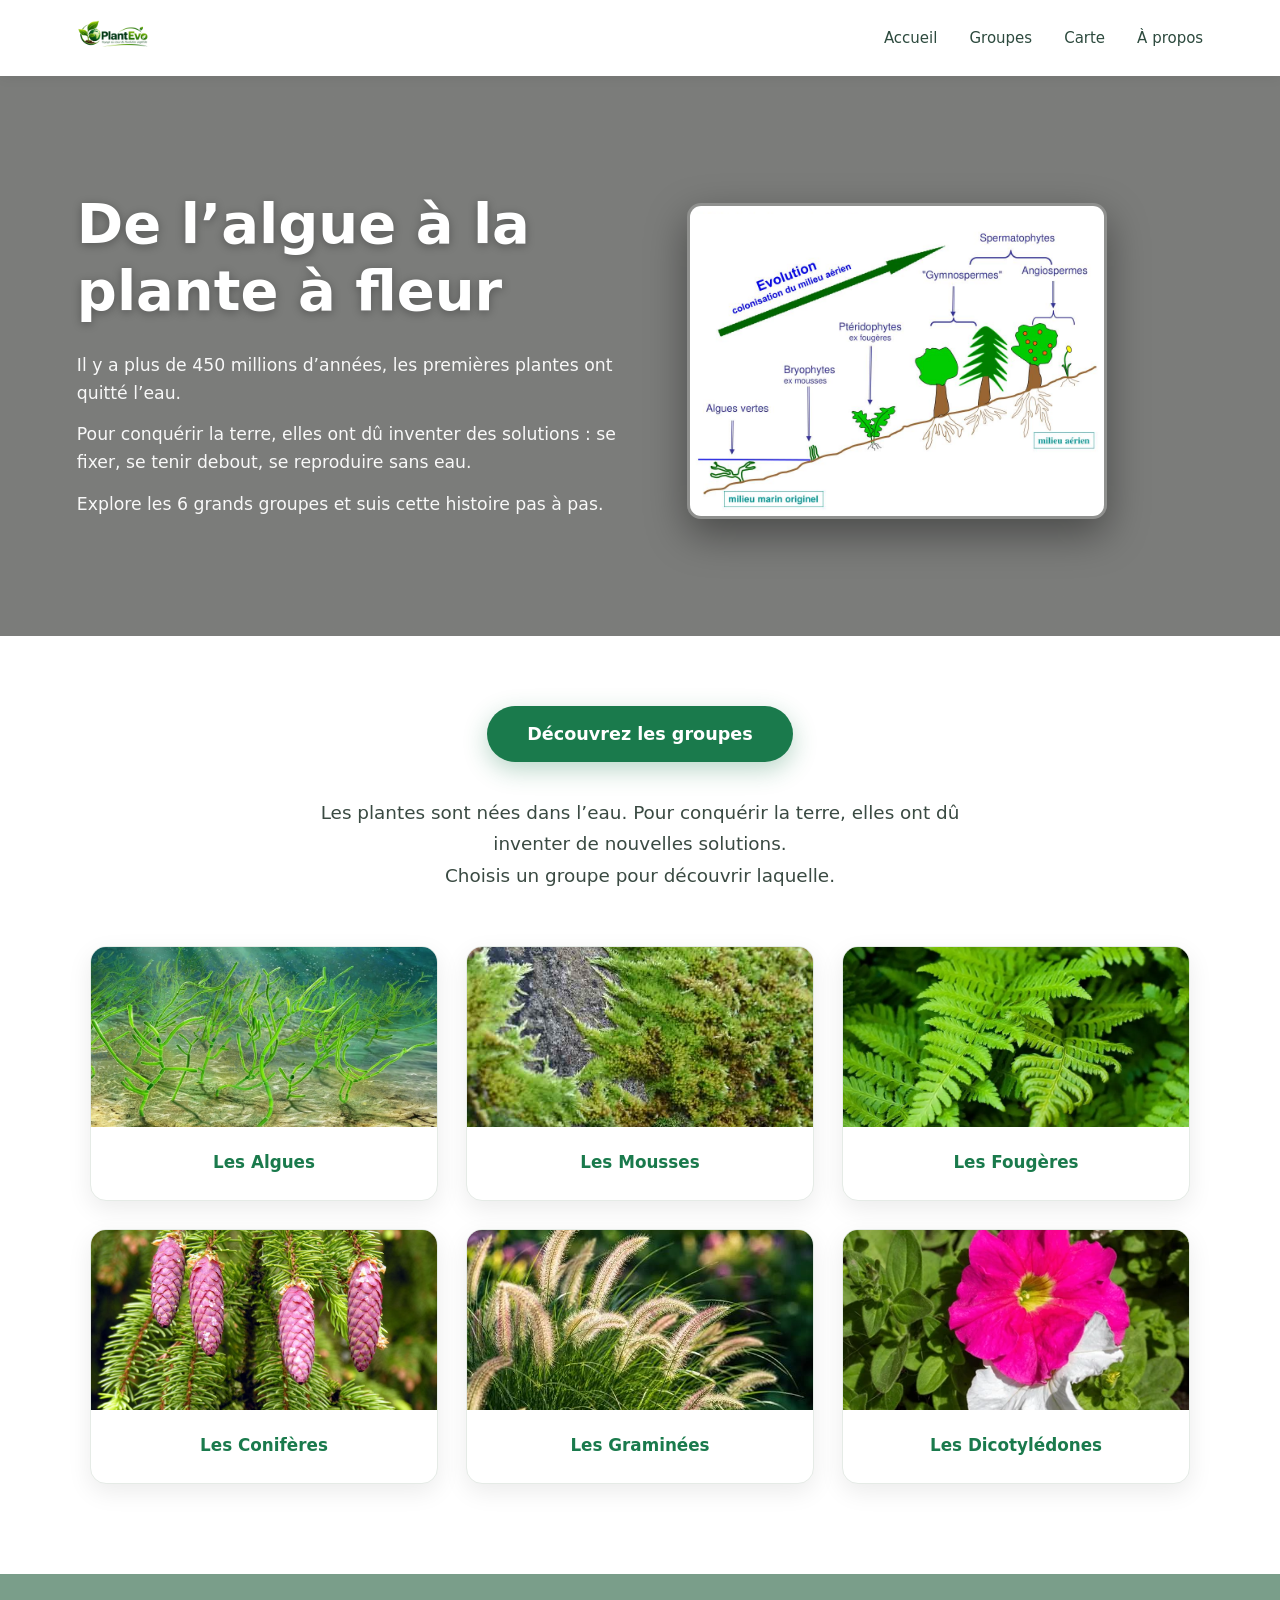
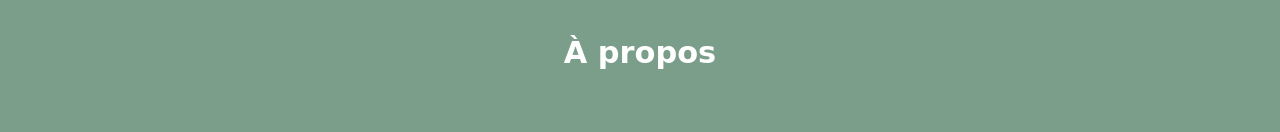
==== donnees/index.html @ a7db5da2 "Envoie du fichier index.html et son  style.css" ====
<!DOCTYPE html>
<html lang="fr">
<head>
    <meta charset="UTF-8">
    <meta name="viewport" content="width=device-width, initial-scale=1.0">
    <title>Accueil - PlantEvo</title>
    <link rel="stylesheet" href="../css/style.css">
</head>
<body>

    <!-- ========== HEADER ========== -->
    <header class="header">
        <div class="logo">
            <img src="../image/image1.png" alt="Logo PlantEvo">
        </div>
        <nav class="nav">
            <a href="#">Accueil</a>
            <a href="#groupes">Groupes</a>
            <a href="#">Carte</a>
            <a href="#a-propos">À propos</a>
        </nav>
    </header>

    <!-- ========== HERO ========== -->
    <section class="hero">
        <div class="hero-content">
            <h1>De l’algue à la plante à fleur</h1>
            
            <div class="hero-text">
                <p>Il y a plus de 450 millions d’années, les premières plantes ont quitté l’eau.</p>
                <p>Pour conquérir la terre, elles ont dû inventer des solutions : se fixer, se tenir debout, se reproduire sans eau.</p>
                <p>Explore les 6 grands groupes et suis cette histoire pas à pas.</p>
            </div>
        </div>

        <div class="hero-image">
            <img src="../image/image3.png" alt="Schéma de l'évolution des plantes">
        </div>
    </section>

    <!-- ========== SECTION GROUPES ========== -->
    <section class="groupes" id="groupes">
        <div class="container">

            <a href="#cartes" class="btn">Découvrez les groupes</a>

            <p class="intro">
                Les plantes sont nées dans l’eau. Pour conquérir la terre, elles ont dû inventer de nouvelles solutions.<br>
                Choisis un groupe pour découvrir laquelle.
            </p>

            <div class="grille" id="cartes">
                <article class="carte">
                    <img src="../image/image4.jpeg" alt="Les Algues">
                    <a href="algue.html">Les Algues</a>
                </article>

                <article class="carte">
                    <img src="../image/image5.jpg" alt="Les Mousses">
                    <a href="mousse.html">Les Mousses</a>
                </article>

                <article class="carte">
                    <img src="../image/image6.webp" alt="Les Fougères">
                    <a href="fougere.html">Les Fougères</a>
                </article>

                <article class="carte">
                    <img src="../image/image7.avif" alt="Les Conifères">
                    <a href="conifere.html">Les Conifères</a>
                </article>

                <article class="carte">
                    <img src="../image/images8.jpg" alt="Les Graminées">
                    <a href="graminee.html">Les Graminées</a>
                </article>

                <article class="carte">
                    <img src="../image/image9.webp" alt="Les Dicotylédones">
                    <a href="dicotyledone.html">Les Dicotylédones</a>
                </article>
            </div>

        </div>
    </section>

    <!-- ========== FOOTER ========== -->
    <footer class="footer" id="a-propos">
        <h2>À propos</h2>
    </footer>

</body>
</html>
---- css/style.css ----
/* ========== RESET ========== */
* {
    margin: 0;
    padding: 0;
    box-sizing: border-box;
}

body {
    font-family: 'Segoe UI', system-ui, -apple-system, sans-serif;
    line-height: 1.6;
    color: #1a1a1a;
    background-color: #f7f8f5;
}

img {
    max-width: 100%;
    display: block;
}

a {
    text-decoration: none;
    color: inherit;
}

/* ========== HEADER ========== */
.header {
    background: white;
    padding: 14px 6%;
    display: flex;
    justify-content: space-between;
    align-items: center;
    box-shadow: 0 2px 12px rgba(0, 0, 0, 0.06);
    position: sticky;
    top: 0;
    z-index: 100;
}

.logo img {
    height: 48px;
    width: auto;
}

.nav {
    display: flex;
    gap: 32px;
}

.nav a {
    font-size: 15px;
    font-weight: 500;
    color: #2d4a3e;
    position: relative;
    transition: color 0.2s;
}

.nav a:hover {
    color: #1a7a4c;
}

.nav a::after {
    content: "";
    position: absolute;
    bottom: -5px;
    left: 0;
    width: 0;
    height: 2px;
    background: #1a7a4c;
    transition: width 0.25s;
}

.nav a:hover::after {
    width: 100%;
}

/* ========== HERO ========== */
.hero {
    background: linear-gradient(rgba(0, 0, 0, 0.5), rgba(0, 0, 0, 0.5)),
                url('../image/image2.png') center/cover no-repeat;
    color: white;
    padding: 90px 6% 80px;
    display: flex;
    align-items: center;
    gap: 50px;
    min-height: 560px;
}

.hero-content {
    flex: 1;
    max-width: 560px;
}

.hero h1 {
    font-size: clamp(2.3rem, 5vw, 3.5rem);
    font-weight: 700;
    line-height: 1.2;
    margin-bottom: 28px;
    text-shadow: 0 2px 10px rgba(0, 0, 0, 0.3);
}

.hero-text p {
    margin-bottom: 14px;
    font-size: 1.08rem;
    opacity: 0.95;
}

.hero-image {
    flex: 1;
    max-width: 420px;
}

.hero-image img {
    border-radius: 14px;
    box-shadow: 0 15px 40px rgba(0, 0, 0, 0.4);
    border: 3px solid rgba(255, 255, 255, 0.15);
}

/* ========== SECTION GROUPES ========== */
.groupes {
    padding: 70px 6% 90px;
    background: white;
}

.container {
    max-width: 1100px;
    margin: 0 auto;
}

.btn {
    display: block;
    width: fit-content;
    margin: 0 auto 35px;
    background: #1a7a4c;
    color: white;
    padding: 14px 40px;
    border-radius: 50px;
    font-size: 1.1rem;
    font-weight: 600;
    box-shadow: 0 8px 25px rgba(26, 122, 76, 0.3);
    transition: all 0.25s;
}

.btn:hover {
    background: #14603c;
    transform: translateY(-3px);
    box-shadow: 0 12px 30px rgba(26, 122, 76, 0.4);
}

.intro {
    text-align: center;
    max-width: 680px;
    margin: 0 auto 55px;
    font-size: 1.15rem;
    color: #3a4a42;
    line-height: 1.7;
}

/* Grille des 6 cartes */
.grille {
    display: grid;
    grid-template-columns: repeat(3, 1fr);
    gap: 28px;
}

.carte {
    background: white;
    border-radius: 16px;
    overflow: hidden;
    box-shadow: 0 8px 25px rgba(0, 0, 0, 0.08);
    border: 1px solid #e5ebe6;
    text-align: center;
    transition: all 0.3s ease;
    padding-bottom: 18px;
}

.carte:hover {
    transform: translateY(-8px);
    box-shadow: 0 18px 40px rgba(0, 0, 0, 0.13);
}

.carte img {
    width: 100%;
    height: 180px;
    object-fit: cover;
    margin-bottom: 16px;
}

.carte a {
    display: inline-block;
    font-weight: 600;
    font-size: 1.05rem;
    color: #1a7a4c;
    padding: 6px 14px;
    border-radius: 8px;
    transition: background 0.2s;
}

.carte a:hover {
    background: #e8f5ee;
}

/* ========== FOOTER ========== */
.footer {
    background: #7a9e8a;
    color: white;
    text-align: center;
    padding: 55px 6%;
}

.footer h2 {
    font-size: 1.9rem;
    font-weight: 600;
}

/* ========== RESPONSIVE ========== */
@media (max-width: 900px) {
    .hero {
        flex-direction: column;
        text-align: center;
        padding: 70px 5% 60px;
    }

    .hero-image {
        max-width: 380px;
    }

    .grille {
        grid-template-columns: repeat(2, 1fr);
    }
}

@media (max-width: 600px) {
    .header {
        flex-direction: column;
        gap: 16px;
        padding: 16px;
    }

    .nav {
        gap: 20px;
        flex-wrap: wrap;
        justify-content: center;
    }

    .grille {
        grid-template-columns: 1fr;
        max-width: 320px;
        margin: 0 auto;
    }

    .carte img {
        height: 200px;
    }
}
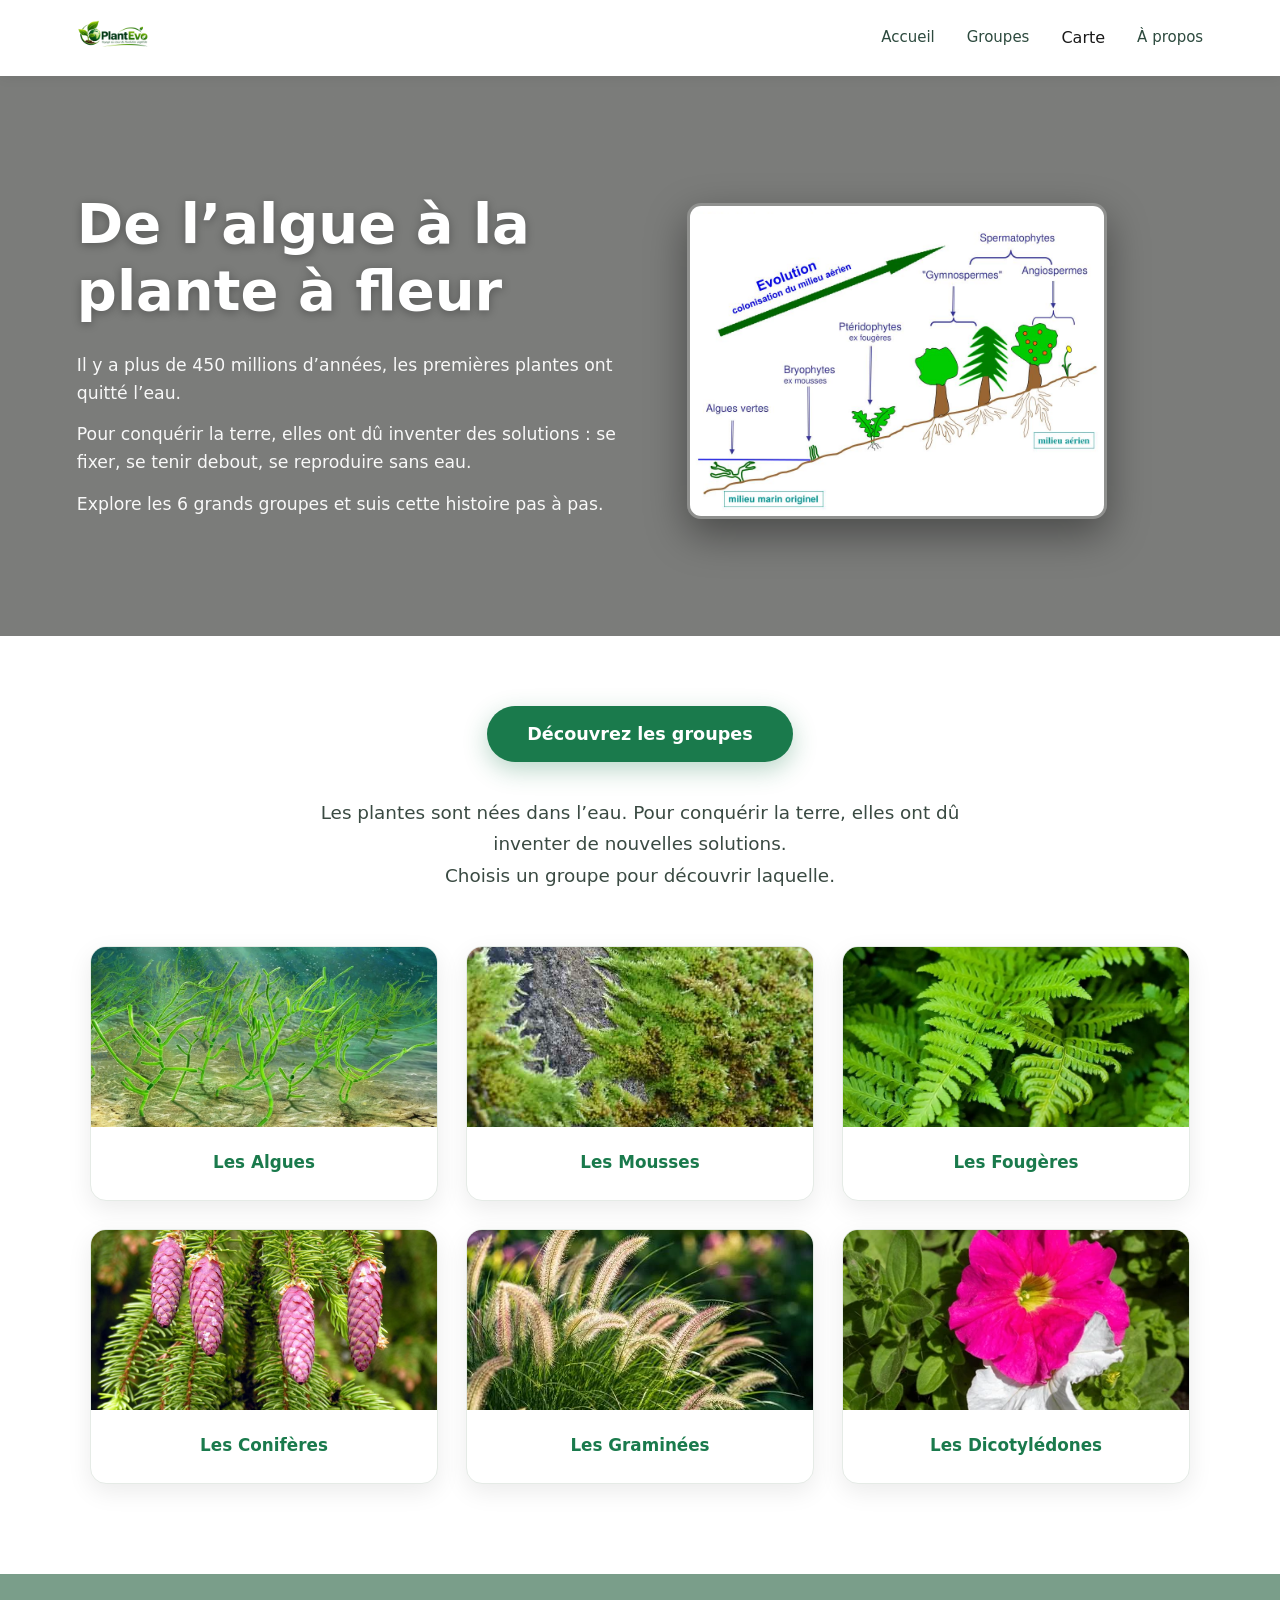
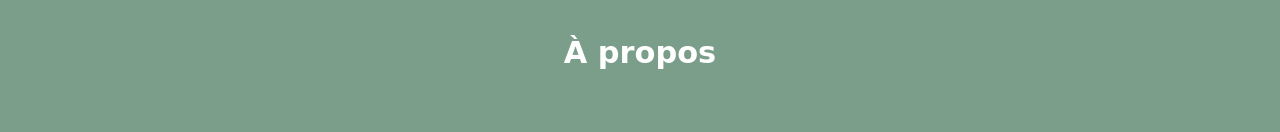
==== commit e4fd29a3: "envoie du fichier mousse.html et de son style.css" ====
--- a/donnees/index.html
+++ b/donnees/index.html
@@ -3,12 +3,11 @@
 <head>
     <meta charset="UTF-8">
     <meta name="viewport" content="width=device-width, initial-scale=1.0">
-    <title>Accueil - PlantEvo</title>
+    <title>Accueil - PlantEvo viewer</title>
     <link rel="stylesheet" href="../css/style.css">
 </head>
 <body>
 
-    <!-- ========== HEADER ========== -->
     <header class="header">
         <div class="logo">
             <img src="../image/image1.png" alt="Logo PlantEvo">
@@ -16,12 +15,12 @@
         <nav class="nav">
             <a href="#">Accueil</a>
             <a href="#groupes">Groupes</a>
-            <a href="#">Carte</a>
+            <p>Carte</p>
             <a href="#a-propos">À propos</a>
         </nav>
     </header>
 
-    <!-- ========== HERO ========== -->
+
     <section class="hero">
         <div class="hero-content">
             <h1>De l’algue à la plante à fleur</h1>
@@ -38,7 +37,6 @@
         </div>
     </section>
 
-    <!-- ========== SECTION GROUPES ========== -->
     <section class="groupes" id="groupes">
         <div class="container">
 
@@ -84,7 +82,6 @@
         </div>
     </section>
 
-    <!-- ========== FOOTER ========== -->
     <footer class="footer" id="a-propos">
         <h2>À propos</h2>
     </footer>
--- a/css/style.css
+++ b/css/style.css
@@ -1,4 +1,4 @@
-/* ========== RESET ========== */
+
 * {
     margin: 0;
     padding: 0;
@@ -22,7 +22,7 @@
     color: inherit;
 }
 
-/* ========== HEADER ========== */
+
 .header {
     background: white;
     padding: 14px 6%;
@@ -72,7 +72,6 @@
     width: 100%;
 }
 
-/* ========== HERO ========== */
 .hero {
     background: linear-gradient(rgba(0, 0, 0, 0.5), rgba(0, 0, 0, 0.5)),
                 url('../image/image2.png') center/cover no-repeat;
@@ -114,7 +113,7 @@
     border: 3px solid rgba(255, 255, 255, 0.15);
 }
 
-/* ========== SECTION GROUPES ========== */
+
 .groupes {
     padding: 70px 6% 90px;
     background: white;
@@ -154,7 +153,6 @@
     line-height: 1.7;
 }
 
-/* Grille des 6 cartes */
 .grille {
     display: grid;
     grid-template-columns: repeat(3, 1fr);
@@ -198,7 +196,7 @@
     background: #e8f5ee;
 }
 
-/* ========== FOOTER ========== */
+
 .footer {
     background: #7a9e8a;
     color: white;
@@ -211,7 +209,149 @@
     font-weight: 600;
 }
 
-/* ========== RESPONSIVE ========== */
+.page-algue {
+    background: linear-gradient(180deg, #e8f0e9 0%, #c5d9c8 40%, #7a9e8a 100%);
+    min-height: 100vh;
+}
+
+.contenu-algue {
+    max-width: 920px;
+    margin: 0 auto;
+    padding: 40px 20px 60px;
+}
+
+.titre-page {
+    text-align: center;
+    margin-bottom: 40px;
+    color: #1a3c2e;
+}
+
+.titre-page h1 {
+    font-size: 2.8rem;
+    font-weight: 700;
+    margin-bottom: 8px;
+}
+
+.sous-titre {
+    font-size: 1.15rem;
+    opacity: 0.85;
+}
+
+.bloc {
+    background: white;
+    border-radius: 20px;
+    padding: 32px 36px;
+    margin-bottom: 28px;
+    box-shadow: 0 10px 30px rgba(0, 0, 0, 0.08);
+}
+
+.bloc h2 {
+    font-size: 1.5rem;
+    color: #1a7a4c;
+    margin-bottom: 22px;
+    font-weight: 600;
+}
+
+/* Appareil végétatif */
+.appareil {
+    display: flex;
+    gap: 40px;
+    align-items: center;
+}
+
+.appareil ul {
+    list-style: none;
+    flex: 1;
+}
+
+.appareil li {
+    margin-bottom: 18px;
+    line-height: 1.55;
+    position: relative;
+    padding-left: 18px;
+}
+
+.appareil li::before {
+    content: "•";
+    color: #1a7a4c;
+    font-weight: bold;
+    position: absolute;
+    left: 0;
+    font-size: 1.3rem;
+}
+
+.appareil .schema {
+    width: 260px;
+    flex-shrink: 0;
+}
+
+/* Reproduction */
+.reproduction {
+    text-align: center;
+}
+
+.reproduction .cycle {
+    max-width: 100%;
+    border-radius: 12px;
+}
+
+/* Observation */
+.observation {
+    display: flex;
+    gap: 30px;
+    align-items: center;
+}
+
+.photo-terrain {
+    width: 340px;
+    border-radius: 14px;
+    object-fit: cover;
+    box-shadow: 0 8px 20px rgba(0, 0, 0, 0.12);
+}
+
+.infos {
+    background: #f0f7f2;
+    padding: 22px 26px;
+    border-radius: 14px;
+    flex: 1;
+}
+
+.infos p {
+    margin-bottom: 10px;
+    font-size: 1.02rem;
+}
+
+.infos p:last-child {
+    margin-bottom: 0;
+}
+
+/* Bouton Retour */
+.retour {
+    text-align: center;
+    margin-top: 20px;
+}
+
+.btn-retour {
+    display: inline-block;
+    background: white;
+    color: #1a7a4c;
+    padding: 13px 36px;
+    border-radius: 50px;
+    font-weight: 600;
+    font-size: 1.05rem;
+    box-shadow: 0 6px 20px rgba(0, 0, 0, 0.1);
+    transition: all 0.25s;
+}
+
+.btn-retour:hover {
+    background: #1a7a4c;
+    color: white;
+    transform: translateY(-2px);
+}
+
+/* ========================================
+   RESPONSIVE
+======================================== */
 @media (max-width: 900px) {
     .hero {
         flex-direction: column;
@@ -228,6 +368,33 @@
     }
 }
 
+@media (max-width: 768px) {
+    .appareil {
+        flex-direction: column;
+    }
+
+    .appareil .schema {
+        width: 220px;
+    }
+
+    .observation {
+        flex-direction: column;
+    }
+
+    .photo-terrain {
+        width: 100%;
+        max-width: 400px;
+    }
+
+    .titre-page h1 {
+        font-size: 2.2rem;
+    }
+
+    .bloc {
+        padding: 24px 20px;
+    }
+}
+
 @media (max-width: 600px) {
     .header {
         flex-direction: column;
@@ -250,4 +417,7 @@
     .carte img {
         height: 200px;
     }
-}+}
+
+
+
